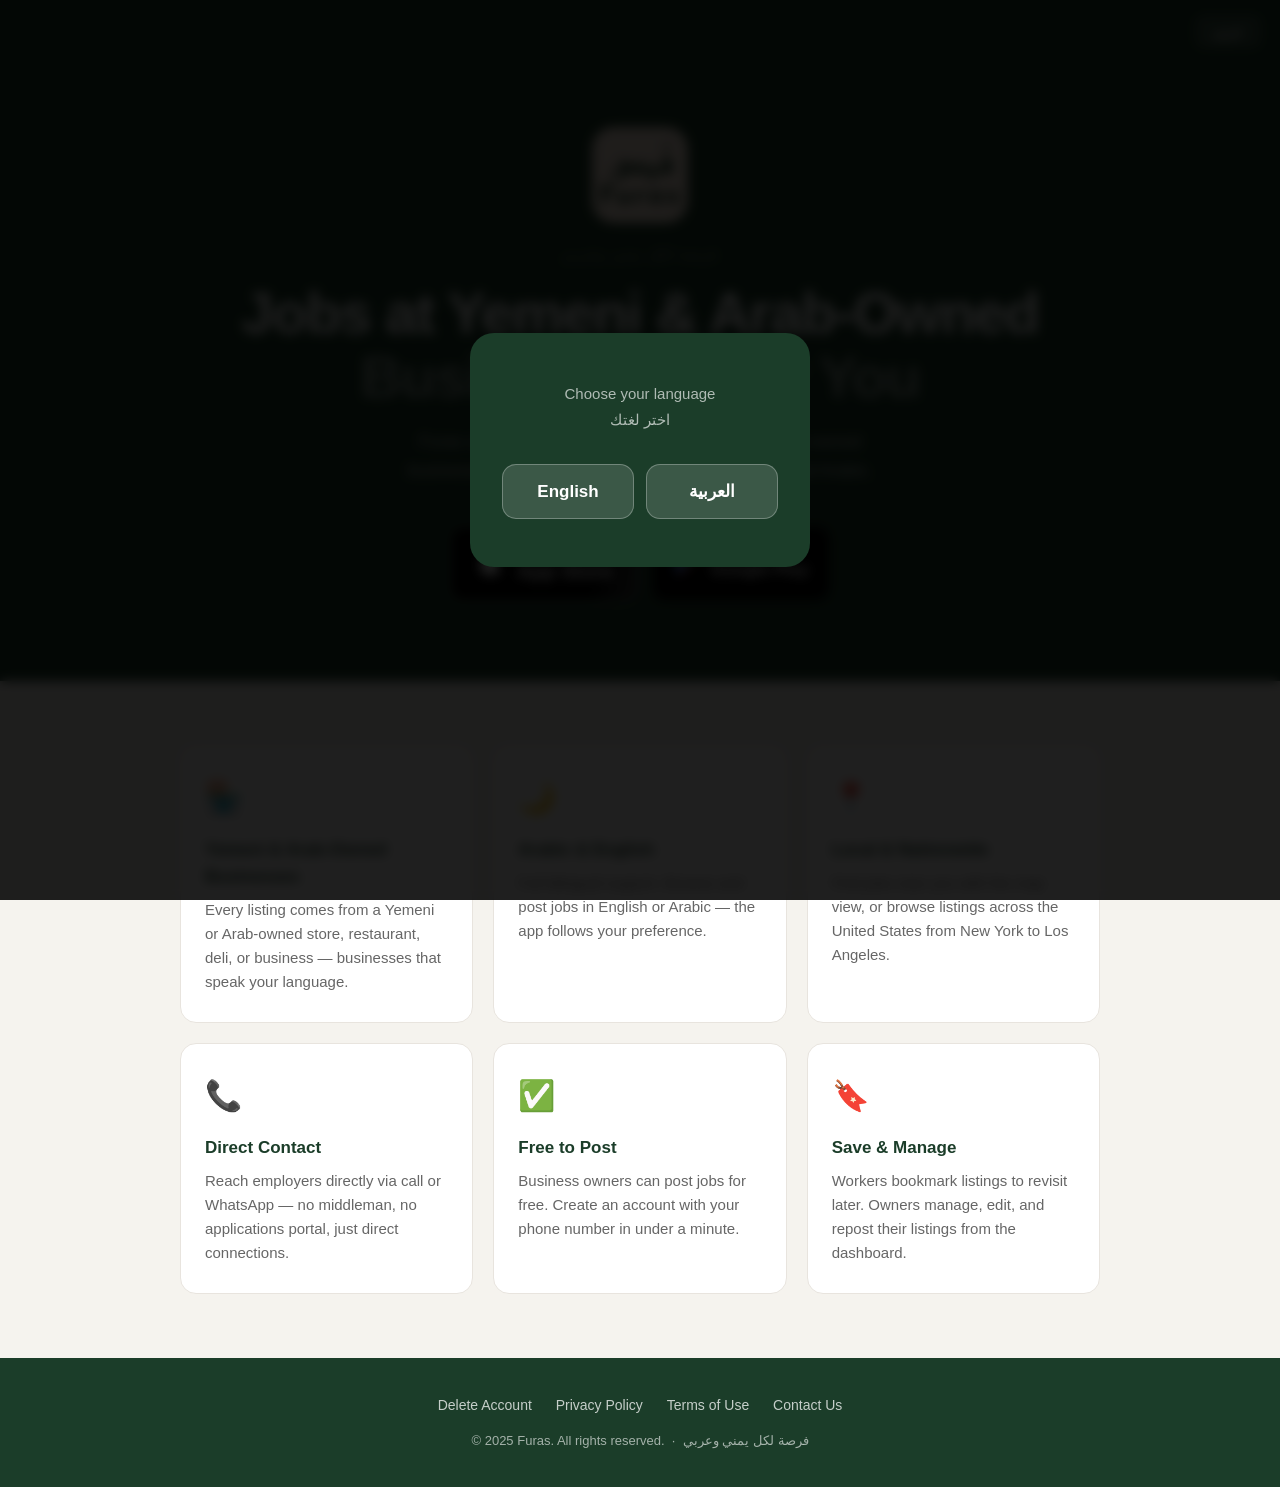
==== index.html @ 730640be "Remove Coming Soon dimming from Google Play button" ====
<!DOCTYPE html>
<html lang="en" dir="ltr">
<head>
  <meta charset="UTF-8" />
  <meta name="viewport" content="width=device-width, initial-scale=1.0" />
  <title>Furas — Jobs at Yemeni & Arab-Owned Businesses</title>
  <meta name="description" content="Furas connects workers with jobs at Yemeni & Arab-owned businesses across the United States. Browse listings, apply directly, and find your next opportunity." />
  <meta name="facebook-domain-verification" content="tc4w9knhorz4kend01oqqiblgfi0mv" />
  <link rel="stylesheet" href="style.css?v=6" />
  <link rel="preconnect" href="https://fonts.googleapis.com">
  <link href="https://fonts.googleapis.com/css2?family=Tajawal:wght@400;700;800&display=swap" rel="stylesheet">
  <link rel="icon" href="data:image/svg+xml,<svg xmlns='http://www.w3.org/2000/svg' viewBox='0 0 100 100'><rect width='100' height='100' rx='20' fill='%231b3d29'/><text y='.9em' font-size='70' x='12'>🌙</text></svg>" />
  <meta name="apple-itunes-app" content="app-id=6769409699" />

  <!-- Meta Pixel Code -->
  <script>
  !function(f,b,e,v,n,t,s)
  {if(f.fbq)return;n=f.fbq=function(){n.callMethod?
  n.callMethod.apply(n,arguments):n.queue.push(arguments)};
  if(!f._fbq)f._fbq=n;n.push=n;n.loaded=!0;n.version='2.0';
  n.queue=[];t=b.createElement(e);t.async=!0;
  t.src=v;s=b.getElementsByTagName(e)[0];
  s.parentNode.insertBefore(t,s)}(window, document,'script',
  'https://connect.facebook.net/en_US/fbevents.js');
  fbq('init', '2056432011960750');
  fbq('track', 'PageView');
  </script>
  <noscript><img height="1" width="1" style="display:none"
  src="https://www.facebook.com/tr?id=2056432011960750&ev=PageView&noscript=1"
  /></noscript>
  <!-- End Meta Pixel Code -->
</head>
<body>

<!-- Language picker — shown on first visit -->
<div id="lang-overlay" class="lang-overlay">
  <div class="lang-picker">
    <p class="lang-picker-sub">Choose your language<br>اختر لغتك</p>
    <div class="lang-choices">
      <button class="lang-choice-btn" onclick="setLang('en')">English</button>
      <button class="lang-choice-btn" onclick="setLang('ar')">العربية</button>
    </div>
  </div>
</div>

<nav>
  <a class="logo" href="index.html"></a>
  <div class="nav-right">
    <button class="lang-toggle" id="lang-toggle-btn" onclick="toggleLang()">عربي</button>
  </div>
</nav>

<section class="hero">
  <img src="icon.png" alt="Furas" class="hero-icon" width="96" height="96" />
  <p class="tagline-ar">فرصة لكل يمني وعربي</p>
  <h1 data-i18n-html="heroTitle">Jobs at Yemeni & Arab-Owned<br/><span>Businesses Near You</span></h1>
  <p data-i18n="heroSub">Furas connects workers with jobs at Yemeni & Arab-owned businesses across the United States — in English and Arabic.</p>
  <div class="badges">
    <a class="badge badge-apple" href="https://apps.apple.com/us/app/furas-%D9%81-%D8%B1%D8%B5/id6769409699" target="_blank" rel="noopener" onclick="if(typeof fbq==='function')fbq('track','Lead',{content_name:'AppStore'})">
      <svg class="badge-icon" viewBox="0 0 24 24" fill="white">
        <path d="M18.71 19.5c-.83 1.24-1.71 2.45-3.05 2.47-1.34.03-1.77-.79-3.29-.79-1.53 0-2 .77-3.27.82-1.31.05-2.3-1.32-3.14-2.53C4.25 17 2.94 12.45 4.7 9.39c.87-1.52 2.43-2.48 4.12-2.51 1.28-.02 2.5.87 3.29.87.78 0 2.26-1.07 3.8-.91.65.03 2.47.26 3.64 1.98-.09.06-2.17 1.28-2.15 3.81.03 3.02 2.65 4.03 2.68 4.04-.03.07-.42 1.44-1.38 2.83M13 3.5c.73-.83 1.94-1.46 2.94-1.5.13 1.17-.34 2.35-1.04 3.19-.69.85-1.83 1.51-2.95 1.42-.15-1.15.41-2.35 1.05-3.11z"/>
      </svg>
      <div class="badge-text">
        <span class="badge-line1" data-i18n="appLine1">Download on the</span>
        <span class="badge-line2">App Store</span>
      </div>
    </a>
    <a class="badge badge-google" href="/download?ref=home">
      <svg class="badge-icon" viewBox="0 0 24 24" fill="none" xmlns="http://www.w3.org/2000/svg">
        <path d="M3.18 23.76c.3.16.64.19.96.09l.09-.06 11.07-6.37-2.38-2.38-9.74 8.72z" fill="#EA4335"/>
        <path d="M18.66 14.32L16.2 12.9l2.49-2.49 2.43 1.39c.69.4.69 1.04 0 1.44l-2.46 1.08z" fill="#FBBC04"/>
        <path d="M3.02.28C2.72.45 2.5.79 2.5 1.23v21.54c0 .43.22.77.52.94l.09.05 12.05-12.05L3.02.28z" fill="#4285F4"/>
        <path d="M15.26 11.61L4.17.59l10.99 6.34-2.38 2.38 2.48 2.3z" fill="#34A853"/>
      </svg>
      <div class="badge-text">
        <span class="badge-line1" data-i18n="googleLine1">Get it on</span>
        <span class="badge-line2">Google Play</span>
      </div>
    </a>
</section>

<section class="features">
  <div class="feature">
    <div class="icon">🏪</div>
    <h3 data-i18n="feat1Title">Yemeni & Arab-Owned Businesses</h3>
    <p data-i18n="feat1Desc">Every listing comes from a Yemeni or Arab-owned store, restaurant, deli, or business — businesses that speak your language.</p>
  </div>
  <div class="feature">
    <div class="icon">🌙</div>
    <h3 data-i18n="feat2Title">Arabic & English</h3>
    <p data-i18n="feat2Desc">Full bilingual support. Browse and post jobs in English or Arabic — the app follows your preference.</p>
  </div>
  <div class="feature">
    <div class="icon">📍</div>
    <h3 data-i18n="feat3Title">Local & Nationwide</h3>
    <p data-i18n="feat3Desc">Find jobs near you with the map view, or browse listings across the United States from New York to Los Angeles.</p>
  </div>
  <div class="feature">
    <div class="icon">📞</div>
    <h3 data-i18n="feat4Title">Direct Contact</h3>
    <p data-i18n="feat4Desc">Reach employers directly via call or WhatsApp — no middleman, no applications portal, just direct connections.</p>
  </div>
  <div class="feature">
    <div class="icon">✅</div>
    <h3 data-i18n="feat5Title">Free to Post</h3>
    <p data-i18n="feat5Desc">Business owners can post jobs for free. Create an account with your phone number in under a minute.</p>
  </div>
  <div class="feature">
    <div class="icon">🔖</div>
    <h3 data-i18n="feat6Title">Save & Manage</h3>
    <p data-i18n="feat6Desc">Workers bookmark listings to revisit later. Owners manage, edit, and repost their listings from the dashboard.</p>
  </div>
</section>

<footer>
  <div class="footer-links">
    <a href="delete-account.html" data-i18n="footerDeleteAccount" data-href-en="delete-account.html" data-href-ar="delete-account-ar.html">Delete Account</a>
    <a href="privacy.html" data-i18n="footerPrivacy" data-href-en="privacy.html" data-href-ar="privacy-ar.html">Privacy Policy</a>
    <a href="terms.html" data-i18n="footerTerms" data-href-en="terms.html" data-href-ar="terms-ar.html">Terms of Use</a>
    <a href="mailto:support@furasapp.com" data-i18n="footerContact">Contact Us</a>
  </div>
  <p class="copy">&copy; 2025 Furas. <span data-i18n="allRights">All rights reserved.</span> &nbsp;·&nbsp; فرصة لكل يمني وعربي</p>
</footer>

<script>
const strings = {
  en: {
    pageTitle: 'Furas — Jobs at Yemeni & Arab-Owned Businesses',
    langToggle: 'عربي',
    heroTitle: 'Find Work or Hire —<br/><span>All in One App</span>',
    heroSub: 'Furas is the app for Yemeni & Arab workers looking for jobs and business owners looking to hire — in English and Arabic, across the United States.',
    appLine1: 'Download on the',
    googleLine1: 'Get it on',
    feat1Title: 'Yemeni & Arab-Owned Businesses',
    feat1Desc: 'Browse jobs at Yemeni & Arab-owned stores, delis, and restaurants — or post your own opening if you\'re an owner.',
    feat2Title: 'Arabic & English',
    feat2Desc: 'Full bilingual support for workers and owners alike. Switch languages anytime — the app remembers your preference.',
    feat3Title: 'Local & Nationwide',
    feat3Desc: 'Workers find jobs nearby using the map view. Owners reach workers in their city or anywhere across the US.',
    feat4Title: 'Direct Contact',
    feat4Desc: 'Workers call or WhatsApp employers directly. Owners get contacted straight — no portal, no middleman.',
    feat5Title: 'Free to Post',
    feat5Desc: 'Owners post jobs for free in under a minute. Workers browse all listings for free — no account needed.',
    feat6Title: 'Save & Manage',
    feat6Desc: 'Workers bookmark listings to revisit later. Owners manage, edit, and repost their listings from the dashboard.',
    footerDeleteAccount: 'Delete Account',
    footerPrivacy: 'Privacy Policy',
    footerTerms: 'Terms of Use',
    footerContact: 'Contact Us',
    allRights: 'All rights reserved.',
  },
  ar: {
    pageTitle: 'فُرص — أعمال في محلات يمنية وعربية',
    langToggle: 'English',
    heroTitle: 'ابحث عن عمل أو عامل —<br/><span>كله في تطبيق واحد</span>',
    heroSub: 'فُرص هو التطبيق للعمال اليمنيين والعرب الباحثين عن عمل ولأصحاب المحلات الباحثين عن عمال — بالعربية والإنجليزية، في جميع أنحاء الولايات المتحدة.',
    appLine1: 'احصل عليه من',
    googleLine1: 'احصل عليه من',
    feat1Title: 'محلات يمنية وعربية',
    feat1Desc: 'تصفح أعمالاً في محلات يمنية وعربية، أو انشر عملاً إذا كنت صاحب محل.',
    feat2Title: 'عربي وإنجليزي',
    feat2Desc: 'دعم كامل للغتين للعمال وأصحاب المحلات. غيّر اللغة في أي وقت — التطبيق يتذكر تفضيلك.',
    feat3Title: 'محلي وعلى مستوى البلاد',
    feat3Desc: 'العمال يجدون أعمالاً قريبة بعرض الخريطة. أصحاب المحلات يصلون لعمال في مدينتهم أو في كل الولايات.',
    feat4Title: 'تواصل مباشر',
    feat4Desc: 'العمال يتواصلون مع أصحاب المحلات مباشرة بالمكالمة أو واتساب. أصحاب المحلات يستقبلون التواصل بلا وسيط.',
    feat5Title: 'النشر مجاني',
    feat5Desc: 'أصحاب المحلات ينشرون أعمالاً مجاناً في أقل من دقيقة. العمال يتصفحون كل المنشورات مجاناً بدون حساب.',
    feat6Title: 'احفظ وأدِر',
    feat6Desc: 'العمال يحفظون المنشورات للرجوع إليها لاحقاً. أصحاب المحلات يديرون ويعدّلون منشوراتهم من لوحة التحكم.',
    footerDeleteAccount: 'حذف الحساب',
    footerPrivacy: 'سياسة الخصوصية',
    footerTerms: 'شروط الاستخدام',
    footerContact: 'تواصل معنا',
    allRights: 'جميع الحقوق محفوظة.',
  }
};

function applyLang(lang) {
  const html = document.documentElement;
  html.lang = lang;
  html.dir = lang === 'ar' ? 'rtl' : 'ltr';
  document.body.classList.toggle('rtl', lang === 'ar');
  document.title = strings[lang].pageTitle;

  document.querySelectorAll('[data-i18n]').forEach(function(el) {
    const key = el.dataset.i18n;
    if (strings[lang][key] !== undefined) el.textContent = strings[lang][key];
    if (el.dataset['href' + (lang === 'ar' ? 'Ar' : 'En')]) {
      el.href = el.dataset['href' + (lang === 'ar' ? 'Ar' : 'En')];
    }
  });

  document.querySelectorAll('[data-i18n-html]').forEach(function(el) {
    const key = el.dataset.i18nHtml;
    if (strings[lang][key] !== undefined) el.innerHTML = strings[lang][key];
  });

  document.getElementById('lang-toggle-btn').textContent = strings[lang].langToggle;
  localStorage.setItem('furas-lang', lang);
}

function setLang(lang) {
  document.getElementById('lang-overlay').style.display = 'none';
  applyLang(lang);
}

function toggleLang() {
  const current = localStorage.getItem('furas-lang') || 'en';
  setLang(current === 'en' ? 'ar' : 'en');
}

(function() {
  const saved = localStorage.getItem('furas-lang');
  if (saved) {
    document.getElementById('lang-overlay').style.display = 'none';
    applyLang(saved);
  } else {
    document.getElementById('lang-overlay').style.display = 'flex';
  }
})();

// Meta Conversions API mirror (server-side dedup of Pixel events)
const CAPI_FN_URL = 'https://zbzhilbhkaizrxtdxpue.supabase.co/functions/v1/meta-capi-event';
const CAPI_ANON_KEY = 'eyJhbGciOiJIUzI1NiIsInR5cCI6IkpXVCJ9.eyJpc3MiOiJzdXBhYmFzZSIsInJlZiI6InpiemhpbGJoa2FpenJ4dGR4cHVlIiwicm9sZSI6ImFub24iLCJpYXQiOjE3Nzg1MzMxODIsImV4cCI6MjA5NDEwOTE4Mn0.Y4RxP1vOifP6T_Qj64JvpmUho1A1nSyJqy-lBc1EH4o';

function fbEventId() {
  return 'evt_' + Date.now() + '_' + Math.random().toString(36).slice(2);
}

function getCookie(name) {
  const match = document.cookie.match('(^|;)\\s*' + name + '\\s*=\\s*([^;]+)');
  return match ? match.pop() : '';
}

function sendCapiEvent(eventName, eventId) {
  fetch(CAPI_FN_URL, {
    method: 'POST',
    headers: {
      'Content-Type': 'application/json',
      'Authorization': 'Bearer ' + CAPI_ANON_KEY,
      'apikey': CAPI_ANON_KEY,
    },
    body: JSON.stringify({
      event_name: eventName,
      event_id: eventId,
      event_source_url: window.location.href,
      fbp: getCookie('_fbp'),
      fbc: getCookie('_fbc'),
    }),
  }).catch(function() {});
}

const viewEventId = fbEventId();
fbq('track', 'ViewContent', {}, { eventID: viewEventId });
sendCapiEvent('ViewContent', viewEventId);

const appStoreBadge = document.querySelector('.badge-apple');
if (appStoreBadge) {
  appStoreBadge.addEventListener('click', function() {
    const leadEventId = fbEventId();
    fbq('track', 'Lead', {}, { eventID: leadEventId });
    sendCapiEvent('Lead', leadEventId);
  });
}
</script>

</body>
</html>
---- style.css ----
* { margin: 0; padding: 0; box-sizing: border-box; }

:root {
  --green: #1b3d29;
  --green-light: #2a5c3f;
  --cream: #f5f3ee;
  --text: #1a1a1a;
  --muted: #666;
}

body {
  font-family: -apple-system, BlinkMacSystemFont, 'Segoe UI', Roboto, sans-serif;
  background: var(--cream);
  color: var(--text);
  line-height: 1.6;
}

body.rtl {
  font-family: 'Tajawal', -apple-system, BlinkMacSystemFont, sans-serif;
  direction: rtl;
}

/* LANGUAGE OVERLAY */
.lang-overlay {
  position: fixed;
  inset: 0;
  background: rgba(0, 0, 0, 0.88);
  display: flex;
  align-items: center;
  justify-content: center;
  z-index: 1000;
  backdrop-filter: blur(6px);
  -webkit-backdrop-filter: blur(6px);
  padding: 24px;
}
.lang-picker {
  background: var(--green);
  border-radius: 24px;
  padding: 48px 32px;
  text-align: center;
  width: 100%;
  max-width: 340px;
}
.lang-picker-sub {
  color: rgba(255, 255, 255, 0.65);
  font-size: 15px;
  margin-bottom: 32px;
  line-height: 1.7;
}
.lang-choices {
  display: flex;
  gap: 12px;
}
.lang-choice-btn {
  flex: 1;
  background: rgba(255, 255, 255, 0.14);
  border: 1.5px solid rgba(255, 255, 255, 0.28);
  color: #fff;
  font-size: 17px;
  font-weight: 700;
  padding: 16px 12px;
  border-radius: 14px;
  cursor: pointer;
  transition: background 0.2s;
  -webkit-tap-highlight-color: transparent;
}
.lang-choice-btn:hover,
.lang-choice-btn:active { background: rgba(255, 255, 255, 0.26); }

/* NAV */
nav {
  background: var(--green);
  padding: 16px 20px;
  display: flex;
  align-items: center;
  justify-content: space-between;
}
nav .logo {
  color: #fff;
  font-size: 22px;
  font-weight: 700;
  text-decoration: none;
  letter-spacing: -0.5px;
}
nav .logo span {
  opacity: 0.55;
  font-weight: 400;
  font-size: 13px;
  margin-right: 8px;
}
body.rtl nav .logo span { margin-right: 0; margin-left: 8px; }

.hero-icon {
  width: 96px;
  height: 96px;
  border-radius: 22px;
  object-fit: cover;
  display: block;
  margin: 0 auto 20px;
}

.nav-right {
  display: flex;
  align-items: center;
  gap: 8px;
}
.nav-links a {
  color: rgba(255, 255, 255, 0.75);
  text-decoration: none;
  font-size: 14px;
  margin-left: 20px;
  transition: color 0.2s;
}
.nav-links a:hover { color: #fff; }
body.rtl .nav-links a { margin-left: 0; margin-right: 20px; }

.lang-toggle {
  background: rgba(255, 255, 255, 0.14);
  border: 1.5px solid rgba(255, 255, 255, 0.28);
  color: #fff;
  font-size: 13px;
  font-weight: 700;
  padding: 7px 16px;
  border-radius: 8px;
  cursor: pointer;
  transition: background 0.2s;
  white-space: nowrap;
  -webkit-tap-highlight-color: transparent;
}
.lang-toggle:hover,
.lang-toggle:active { background: rgba(255, 255, 255, 0.26); }

/* HERO */
.hero {
  background: var(--green);
  color: #fff;
  text-align: center;
  padding: 64px 24px 80px;
}
.hero .tagline-ar {
  font-size: 14px;
  opacity: 0.55;
  letter-spacing: 1px;
  margin-bottom: 14px;
  direction: rtl;
}
.hero h1 {
  font-size: clamp(32px, 6vw, 58px);
  font-weight: 800;
  line-height: 1.1;
  letter-spacing: -1.5px;
  margin-bottom: 20px;
}
body.rtl .hero h1 { letter-spacing: 0; }
.hero h1 span { opacity: 0.5; }
.hero p {
  font-size: 17px;
  opacity: 0.8;
  max-width: 500px;
  margin: 0 auto 40px;
  line-height: 1.7;
}

/* BADGES */
.badges {
  display: flex;
  gap: 14px;
  justify-content: center;
  flex-wrap: wrap;
  align-items: stretch;
}
.badge {
  display: inline-flex;
  align-items: center;
  gap: 12px;
  background: #000;
  border: 1px solid #333;
  color: #fff;
  text-decoration: none;
  padding: 11px 20px;
  border-radius: 13px;
  transition: opacity 0.2s;
  min-width: 170px;
  -webkit-tap-highlight-color: transparent;
}
.badge:hover { opacity: 0.82; }
.badge-icon { width: 26px; height: 26px; flex-shrink: 0; }
.badge-text {
  display: flex;
  flex-direction: column;
  text-align: left;
}
body.rtl .badge-text { text-align: right; }
.badge-line1 { font-size: 11px; opacity: 0.75; line-height: 1.2; }

@keyframes shine {
  0% { background-position: -200% center; }
  100% { background-position: 200% center; }
}
.badge-apple {
  border: 1.5px solid transparent;
  background-clip: padding-box;
  position: relative;
  overflow: hidden;
  box-shadow: 0 0 0 1.5px rgba(255,255,255,0.15), 0 0 12px 2px rgba(255,255,255,0.08);
  padding: 16px 24px;
  font-size: 110%;
}
.badge-apple .badge-line1 { font-size: 12px; }
.badge-apple .badge-line2 { font-size: 20px; }
.badge-apple .badge-icon { width: 30px; height: 30px; }
.badge-apple::after {
  content: '';
  position: absolute;
  top: 0; left: 0; right: 0; bottom: 0;
  background: linear-gradient(105deg, transparent 40%, rgba(255,255,255,0.18) 50%, transparent 60%);
  background-size: 200% auto;
  animation: shine 2.8s linear infinite;
  pointer-events: none;
  border-radius: 13px;
}
.badge-line2 { font-size: 17px; font-weight: 700; line-height: 1.3; }

/* FEATURES */
.features {
  max-width: 960px;
  margin: 0 auto;
  padding: 64px 20px;
  display: grid;
  grid-template-columns: repeat(auto-fit, minmax(260px, 1fr));
  gap: 20px;
}
.feature {
  background: #fff;
  border-radius: 16px;
  padding: 28px 24px;
  border: 1px solid #e8e4de;
}
.feature .icon {
  font-size: 30px;
  margin-bottom: 14px;
}
.feature h3 {
  font-size: 17px;
  font-weight: 700;
  margin-bottom: 8px;
  color: var(--green);
}
.feature p {
  font-size: 15px;
  color: var(--muted);
  line-height: 1.6;
}

/* FOOTER */
footer {
  background: var(--green);
  color: rgba(255, 255, 255, 0.6);
  text-align: center;
  padding: 36px 24px;
  font-size: 14px;
}
footer a {
  color: rgba(255, 255, 255, 0.75);
  text-decoration: none;
  margin: 0 10px;
}
footer a:hover { color: #fff; }
footer .footer-links { margin-bottom: 14px; }
footer .copy { font-size: 13px; }

/* LEGAL PAGES */
.legal {
  max-width: 720px;
  margin: 0 auto;
  padding: 60px 24px 80px;
}
.legal h1 {
  font-size: 32px;
  font-weight: 800;
  color: var(--green);
  margin-bottom: 8px;
}
.legal .updated {
  color: var(--muted);
  font-size: 14px;
  margin-bottom: 40px;
}
.legal h2 {
  font-size: 19px;
  font-weight: 700;
  color: var(--green);
  margin: 36px 0 10px;
}
.legal p, .legal li {
  font-size: 16px;
  color: #333;
  margin-bottom: 10px;
}
.legal ul {
  padding-left: 20px;
  margin-bottom: 10px;
}
.legal a { color: var(--green); }

/* MOBILE */
@media (max-width: 600px) {
  .hero { padding: 52px 20px 64px; }
  .hero h1 { font-size: 30px; letter-spacing: -0.5px; }
  .hero p { font-size: 16px; }

  .nav-links { display: none; }

  .badges { flex-direction: column; align-items: center; }
  .badge { width: 100%; max-width: 280px; justify-content: center; }

  .features { padding: 48px 16px; gap: 14px; }
  .feature { padding: 22px 18px; }

  .lang-choice-btn { padding: 18px 12px; font-size: 16px; }
}
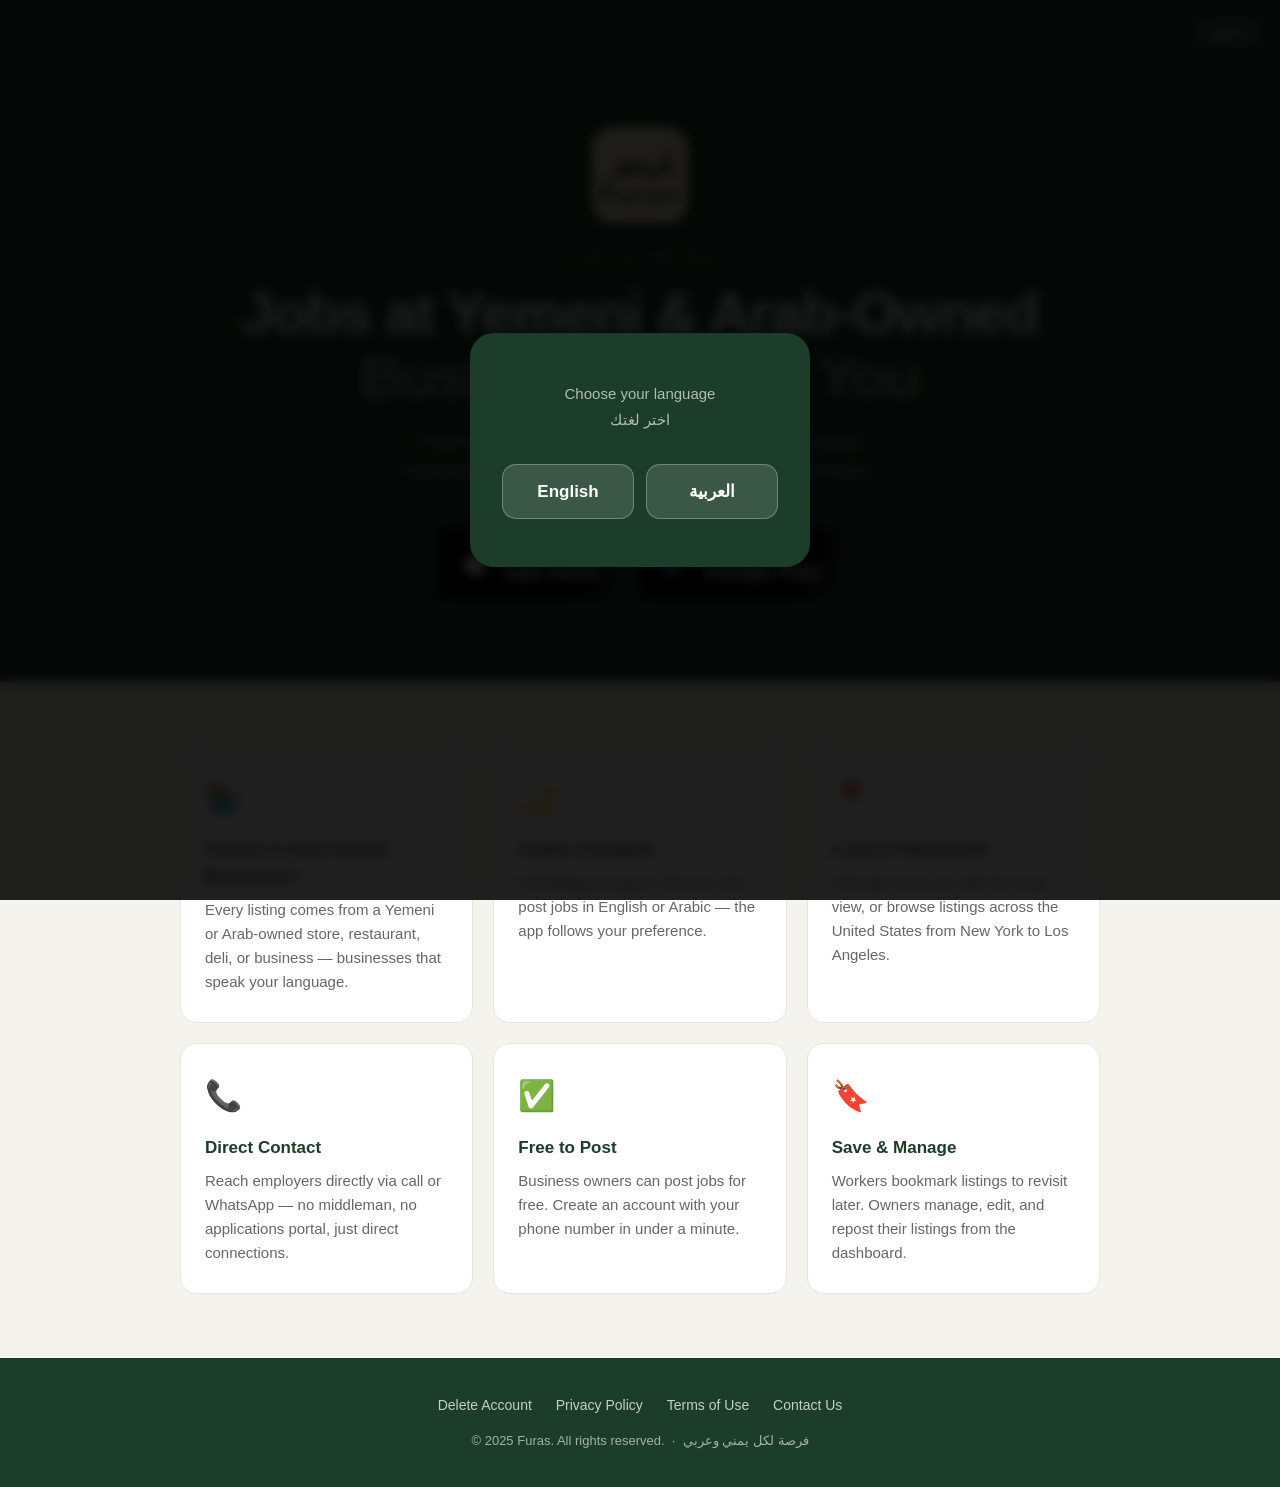
==== commit 2ec44af4: "Link homepage Google Play badge directly to Play Store Was routing through /download?ref=home; now m" ====
--- a/index.html
+++ b/index.html
@@ -65,7 +65,7 @@
         <span class="badge-line2">App Store</span>
       </div>
     </a>
-    <a class="badge badge-google" href="/download?ref=home">
+    <a class="badge badge-google" href="https://play.google.com/store/apps/details?id=com.yourname.localhire" target="_blank" rel="noopener" onclick="if(typeof fbq==='function')fbq('track','Lead',{content_name:'GooglePlay'})">
       <svg class="badge-icon" viewBox="0 0 24 24" fill="none" xmlns="http://www.w3.org/2000/svg">
         <path d="M3.18 23.76c.3.16.64.19.96.09l.09-.06 11.07-6.37-2.38-2.38-9.74 8.72z" fill="#EA4335"/>
         <path d="M18.66 14.32L16.2 12.9l2.49-2.49 2.43 1.39c.69.4.69 1.04 0 1.44l-2.46 1.08z" fill="#FBBC04"/>
--- a/style.css
+++ b/style.css
@@ -221,6 +221,29 @@
 }
 .badge-line2 { font-size: 17px; font-weight: 700; line-height: 1.3; }
 
+.badge-google {
+  border: 1.5px solid transparent;
+  background-clip: padding-box;
+  position: relative;
+  overflow: hidden;
+  box-shadow: 0 0 0 1.5px rgba(255,255,255,0.15), 0 0 12px 2px rgba(255,255,255,0.08);
+  padding: 16px 24px;
+  font-size: 110%;
+}
+.badge-google .badge-line1 { font-size: 12px; }
+.badge-google .badge-line2 { font-size: 20px; }
+.badge-google .badge-icon { width: 30px; height: 30px; }
+.badge-google::after {
+  content: '';
+  position: absolute;
+  top: 0; left: 0; right: 0; bottom: 0;
+  background: linear-gradient(105deg, transparent 40%, rgba(255,255,255,0.18) 50%, transparent 60%);
+  background-size: 200% auto;
+  animation: shine 2.8s linear infinite;
+  pointer-events: none;
+  border-radius: 13px;
+}
+
 /* FEATURES */
 .features {
   max-width: 960px;
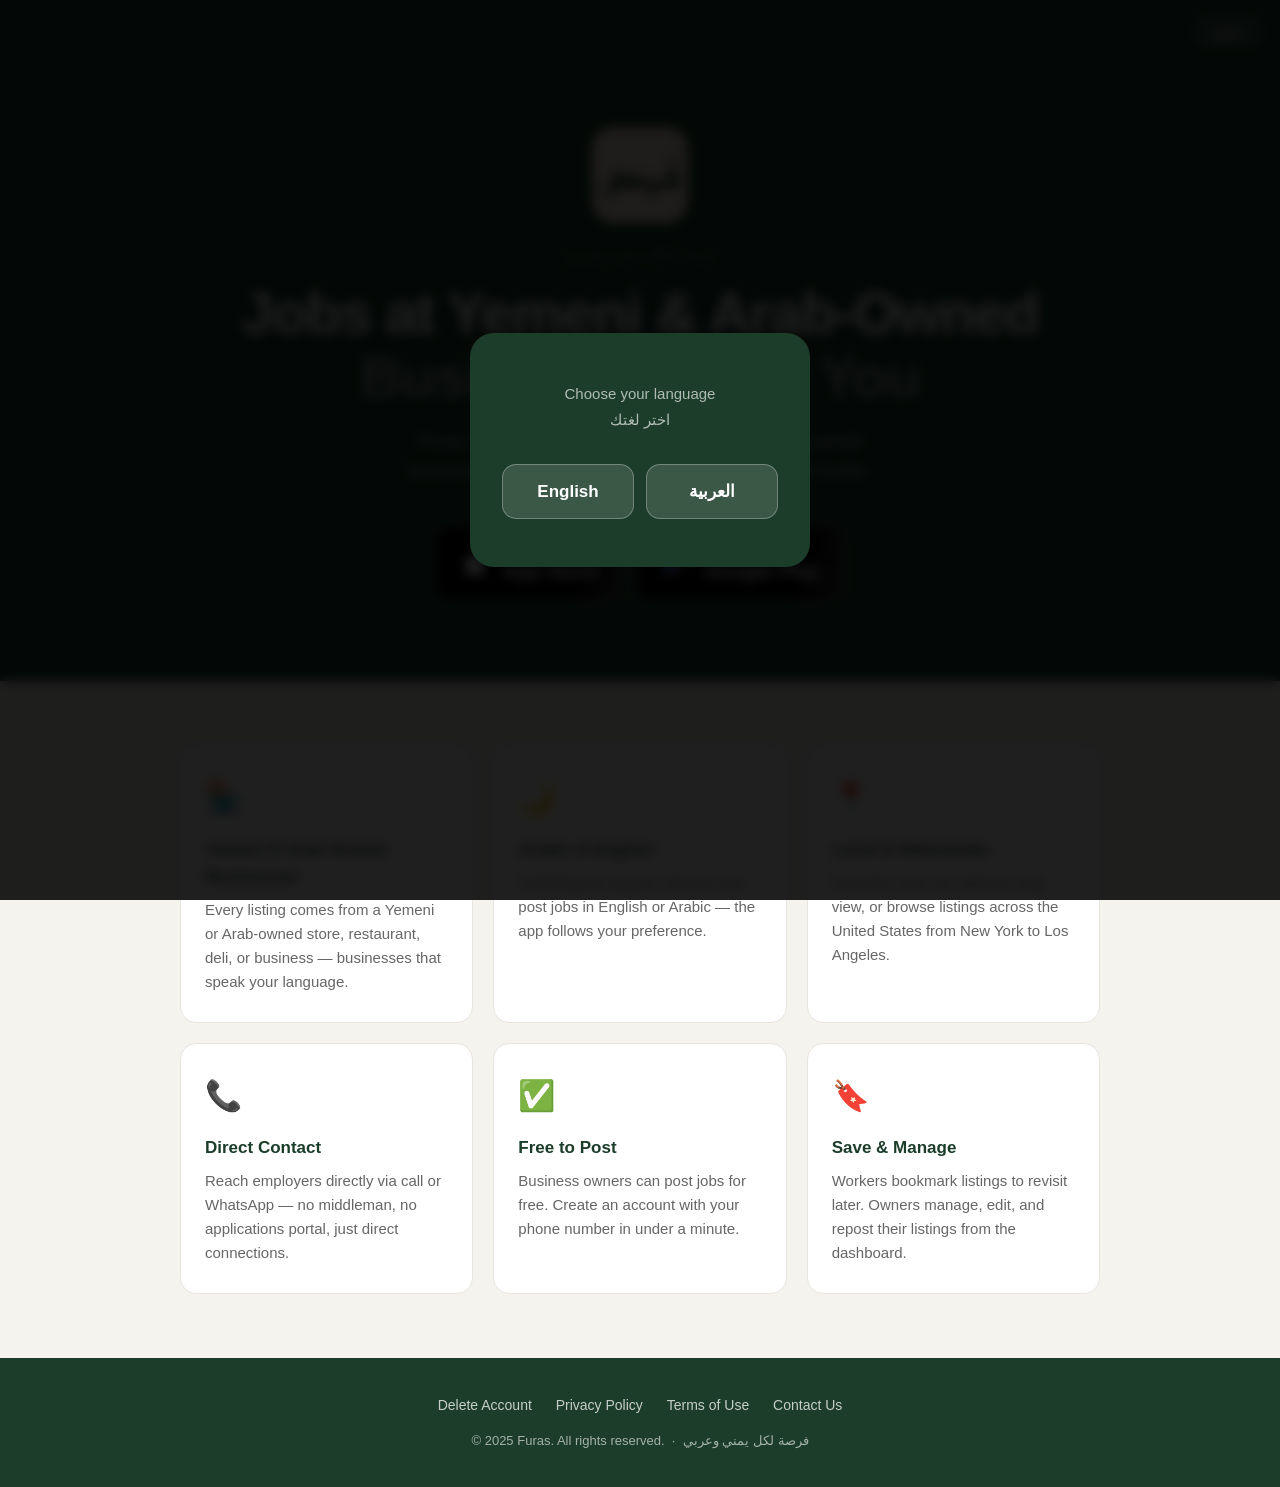
==== commit bd9fb83b: "Route website download links through AppsFlyer OneLink Homepage App Store/Google Play badges and /do" ====
--- a/index.html
+++ b/index.html
@@ -56,7 +56,7 @@
   <h1 data-i18n-html="heroTitle">Jobs at Yemeni & Arab-Owned<br/><span>Businesses Near You</span></h1>
   <p data-i18n="heroSub">Furas connects workers with jobs at Yemeni & Arab-owned businesses across the United States — in English and Arabic.</p>
   <div class="badges">
-    <a class="badge badge-apple" href="https://apps.apple.com/us/app/furas-%D9%81-%D8%B1%D8%B5/id6769409699" target="_blank" rel="noopener" onclick="if(typeof fbq==='function')fbq('track','Lead',{content_name:'AppStore'})">
+    <a class="badge badge-apple" href="https://furas.onelink.me/WweV/8puqmdpc?pid=website&c=homepage_ios" target="_blank" rel="noopener" onclick="if(typeof fbq==='function')fbq('track','Lead',{content_name:'AppStore'})">
       <svg class="badge-icon" viewBox="0 0 24 24" fill="white">
         <path d="M18.71 19.5c-.83 1.24-1.71 2.45-3.05 2.47-1.34.03-1.77-.79-3.29-.79-1.53 0-2 .77-3.27.82-1.31.05-2.3-1.32-3.14-2.53C4.25 17 2.94 12.45 4.7 9.39c.87-1.52 2.43-2.48 4.12-2.51 1.28-.02 2.5.87 3.29.87.78 0 2.26-1.07 3.8-.91.65.03 2.47.26 3.64 1.98-.09.06-2.17 1.28-2.15 3.81.03 3.02 2.65 4.03 2.68 4.04-.03.07-.42 1.44-1.38 2.83M13 3.5c.73-.83 1.94-1.46 2.94-1.5.13 1.17-.34 2.35-1.04 3.19-.69.85-1.83 1.51-2.95 1.42-.15-1.15.41-2.35 1.05-3.11z"/>
       </svg>
@@ -65,7 +65,7 @@
         <span class="badge-line2">App Store</span>
       </div>
     </a>
-    <a class="badge badge-google" href="https://play.google.com/store/apps/details?id=com.yourname.localhire" target="_blank" rel="noopener" onclick="if(typeof fbq==='function')fbq('track','Lead',{content_name:'GooglePlay'})">
+    <a class="badge badge-google" href="https://furas.onelink.me/WweV/8puqmdpc?pid=website&c=homepage_android" target="_blank" rel="noopener" onclick="if(typeof fbq==='function')fbq('track','Lead',{content_name:'GooglePlay'})">
       <svg class="badge-icon" viewBox="0 0 24 24" fill="none" xmlns="http://www.w3.org/2000/svg">
         <path d="M3.18 23.76c.3.16.64.19.96.09l.09-.06 11.07-6.37-2.38-2.38-9.74 8.72z" fill="#EA4335"/>
         <path d="M18.66 14.32L16.2 12.9l2.49-2.49 2.43 1.39c.69.4.69 1.04 0 1.44l-2.46 1.08z" fill="#FBBC04"/>
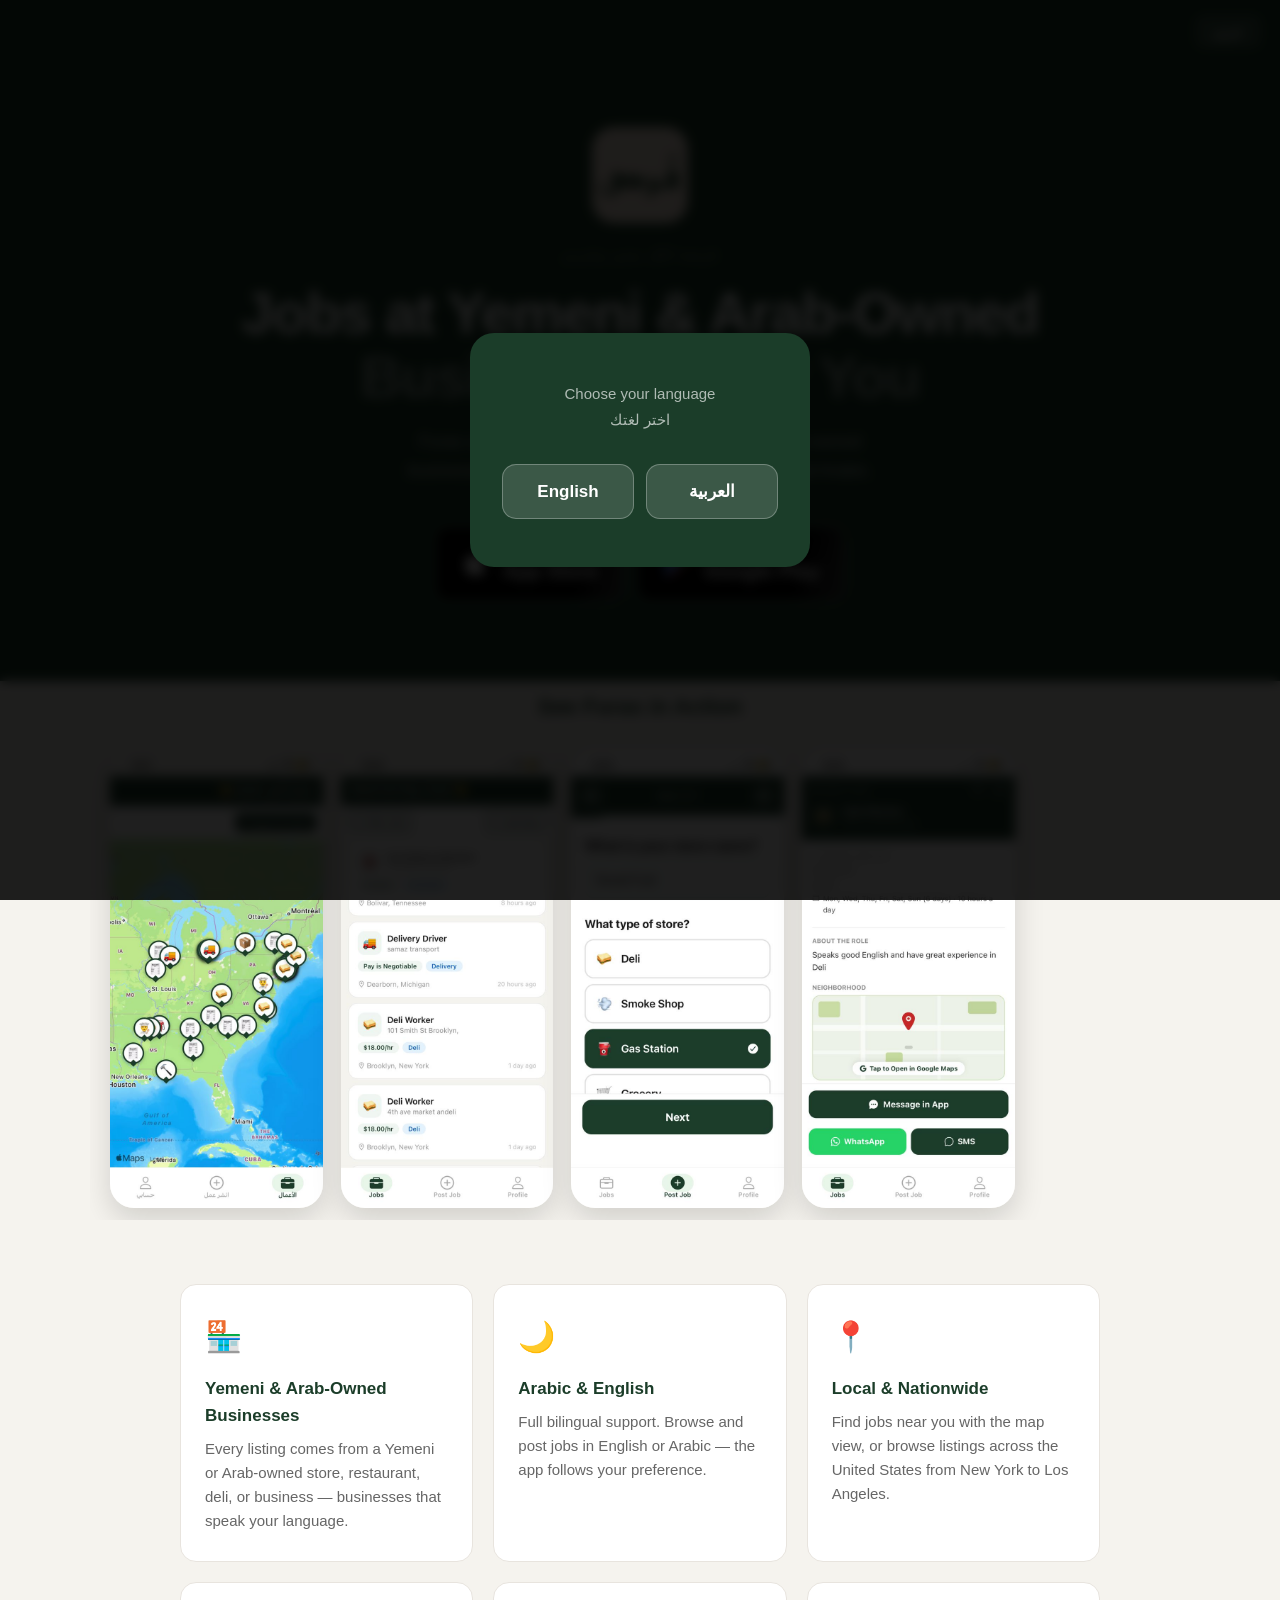
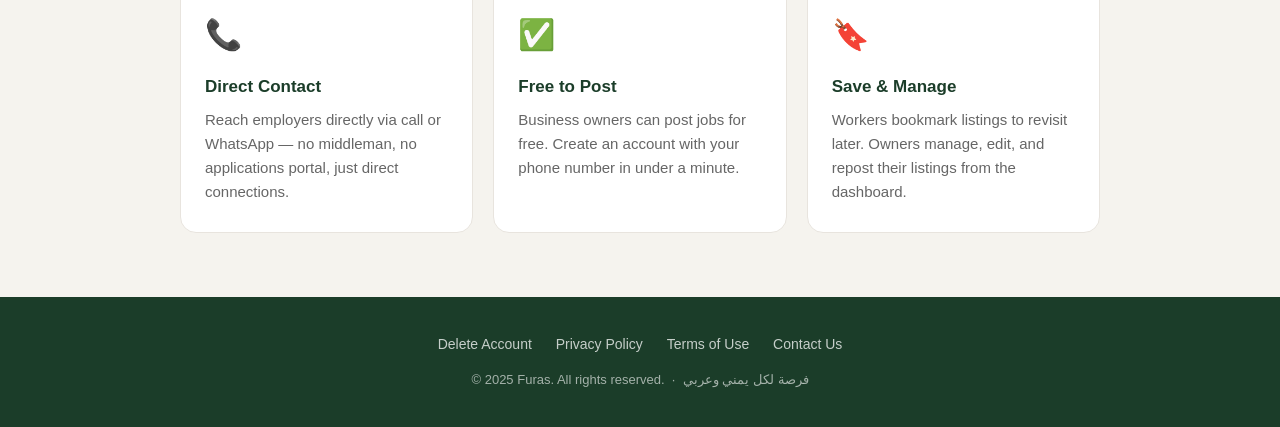
==== commit 1018574d: "Add a real App Store screenshot strip to the homepage Pulls 7 official screenshots straight from the" ====
--- a/index.html
+++ b/index.html
@@ -6,11 +6,44 @@
   <title>Furas — Jobs at Yemeni & Arab-Owned Businesses</title>
   <meta name="description" content="Furas connects workers with jobs at Yemeni & Arab-owned businesses across the United States. Browse listings, apply directly, and find your next opportunity." />
   <meta name="facebook-domain-verification" content="tc4w9knhorz4kend01oqqiblgfi0mv" />
+  <link rel="canonical" href="https://furasapp.com/" />
+  <link rel="alternate" hreflang="en" href="https://furasapp.com/" />
+  <link rel="alternate" hreflang="ar" href="https://furasapp.com/index-ar.html" />
+  <link rel="alternate" hreflang="x-default" href="https://furasapp.com/" />
+  <meta property="og:type" content="website" />
+  <meta property="og:site_name" content="Furas" />
+  <meta property="og:title" content="Furas — Jobs at Yemeni & Arab-Owned Businesses" />
+  <meta property="og:description" content="Furas connects workers with jobs at Yemeni & Arab-owned businesses across the United States. Browse listings, apply directly, and find your next opportunity." />
+  <meta property="og:url" content="https://furasapp.com/" />
+  <meta property="og:image" content="https://furasapp.com/icon.png" />
+  <meta property="og:locale" content="en_US" />
+  <meta property="og:locale:alternate" content="ar_AR" />
+  <meta name="twitter:card" content="summary_large_image" />
+  <meta name="twitter:title" content="Furas — Jobs at Yemeni & Arab-Owned Businesses" />
+  <meta name="twitter:description" content="Furas connects workers with jobs at Yemeni & Arab-owned businesses across the United States. Browse listings, apply directly, and find your next opportunity." />
+  <meta name="twitter:image" content="https://furasapp.com/icon.png" />
   <link rel="stylesheet" href="style.css?v=6" />
   <link rel="preconnect" href="https://fonts.googleapis.com">
   <link href="https://fonts.googleapis.com/css2?family=Tajawal:wght@400;700;800&display=swap" rel="stylesheet">
   <link rel="icon" href="data:image/svg+xml,<svg xmlns='http://www.w3.org/2000/svg' viewBox='0 0 100 100'><rect width='100' height='100' rx='20' fill='%231b3d29'/><text y='.9em' font-size='70' x='12'>🌙</text></svg>" />
   <meta name="apple-itunes-app" content="app-id=6769409699" />
+  <script type="application/ld+json">
+  {
+    "@context": "https://schema.org",
+    "@type": "MobileApplication",
+    "name": "Furas",
+    "url": "https://furasapp.com/",
+    "description": "Furas connects workers with jobs at Yemeni & Arab-owned businesses across the United States. Browse listings, apply directly, and find your next opportunity.",
+    "applicationCategory": "BusinessApplication",
+    "operatingSystem": "iOS, Android",
+    "inLanguage": ["en", "ar"],
+    "offers": { "@type": "Offer", "price": "0", "priceCurrency": "USD" },
+    "downloadUrl": [
+      "https://apps.apple.com/app/id6769409699",
+      "https://play.google.com/store/apps/details?id=com.yourname.localhire"
+    ]
+  }
+  </script>
 
   <!-- Meta Pixel Code -->
   <script>
@@ -79,6 +112,14 @@
     </a>
 </section>
 
+<h2 class="screenshots-title" data-i18n="screenshotsTitle">See Furas in Action</h2>
+<section class="screenshots">
+  <img src="screenshots/shot-map-ar.jpg" width="600" height="1298" loading="lazy" alt="خريطة الأعمال في تطبيق فُرص" />
+  <img src="screenshots/shot-browse-en.jpg" width="600" height="1298" loading="lazy" alt="Browse jobs at Yemeni and Arab-owned businesses in the Furas app" />
+  <img src="screenshots/shot-post-en.jpg" width="600" height="1298" loading="lazy" alt="Posting a job as a business owner in the Furas app" />
+  <img src="screenshots/shot-detail-en.jpg" width="600" height="1298" loading="lazy" alt="Job detail screen with direct call, WhatsApp, and in-app message options" />
+</section>
+
 <section class="features">
   <div class="feature">
     <div class="icon">🏪</div>
@@ -131,6 +172,7 @@
     heroSub: 'Furas is the app for Yemeni & Arab workers looking for jobs and business owners looking to hire — in English and Arabic, across the United States.',
     appLine1: 'Download on the',
     googleLine1: 'Get it on',
+    screenshotsTitle: 'See Furas in Action',
     feat1Title: 'Yemeni & Arab-Owned Businesses',
     feat1Desc: 'Browse jobs at Yemeni & Arab-owned stores, delis, and restaurants — or post your own opening if you\'re an owner.',
     feat2Title: 'Arabic & English',
@@ -156,6 +198,7 @@
     heroSub: 'فُرص هو التطبيق للعمال اليمنيين والعرب الباحثين عن عمل ولأصحاب المحلات الباحثين عن عمال — بالعربية والإنجليزية، في جميع أنحاء الولايات المتحدة.',
     appLine1: 'احصل عليه من',
     googleLine1: 'احصل عليه من',
+    screenshotsTitle: 'شاهد فُرص وهو يعمل',
     feat1Title: 'محلات يمنية وعربية',
     feat1Desc: 'تصفح أعمالاً في محلات يمنية وعربية، أو انشر عملاً إذا كنت صاحب محل.',
     feat2Title: 'عربي وإنجليزي',
@@ -255,14 +298,13 @@
 fbq('track', 'ViewContent', {}, { eventID: viewEventId });
 sendCapiEvent('ViewContent', viewEventId);
 
-const appStoreBadge = document.querySelector('.badge-apple');
-if (appStoreBadge) {
-  appStoreBadge.addEventListener('click', function() {
+document.querySelectorAll('.badge').forEach(function(badge) {
+  badge.addEventListener('click', function() {
     const leadEventId = fbEventId();
     fbq('track', 'Lead', {}, { eventID: leadEventId });
     sendCapiEvent('Lead', leadEventId);
   });
-}
+});
 </script>
 
 </body>
--- a/style.css
+++ b/style.css
@@ -244,6 +244,38 @@
   border-radius: 13px;
 }
 
+/* SCREENSHOTS */
+.screenshots-title {
+  text-align: center;
+  font-size: 22px;
+  font-weight: 700;
+  color: var(--green);
+  padding: 8px 20px 0;
+}
+.screenshots {
+  max-width: 1100px;
+  margin: 0 auto;
+  padding: 24px 20px 12px;
+  display: flex;
+  direction: ltr;
+  gap: 18px;
+  overflow-x: auto;
+  scroll-snap-type: x mandatory;
+  -webkit-overflow-scrolling: touch;
+}
+.screenshots img {
+  scroll-snap-align: start;
+  height: 460px;
+  width: auto;
+  border-radius: 24px;
+  box-shadow: 0 12px 30px rgba(0,0,0,0.15);
+  flex-shrink: 0;
+  display: block;
+}
+@media (max-width: 700px) {
+  .screenshots img { height: 360px; }
+}
+
 /* FEATURES */
 .features {
   max-width: 960px;
